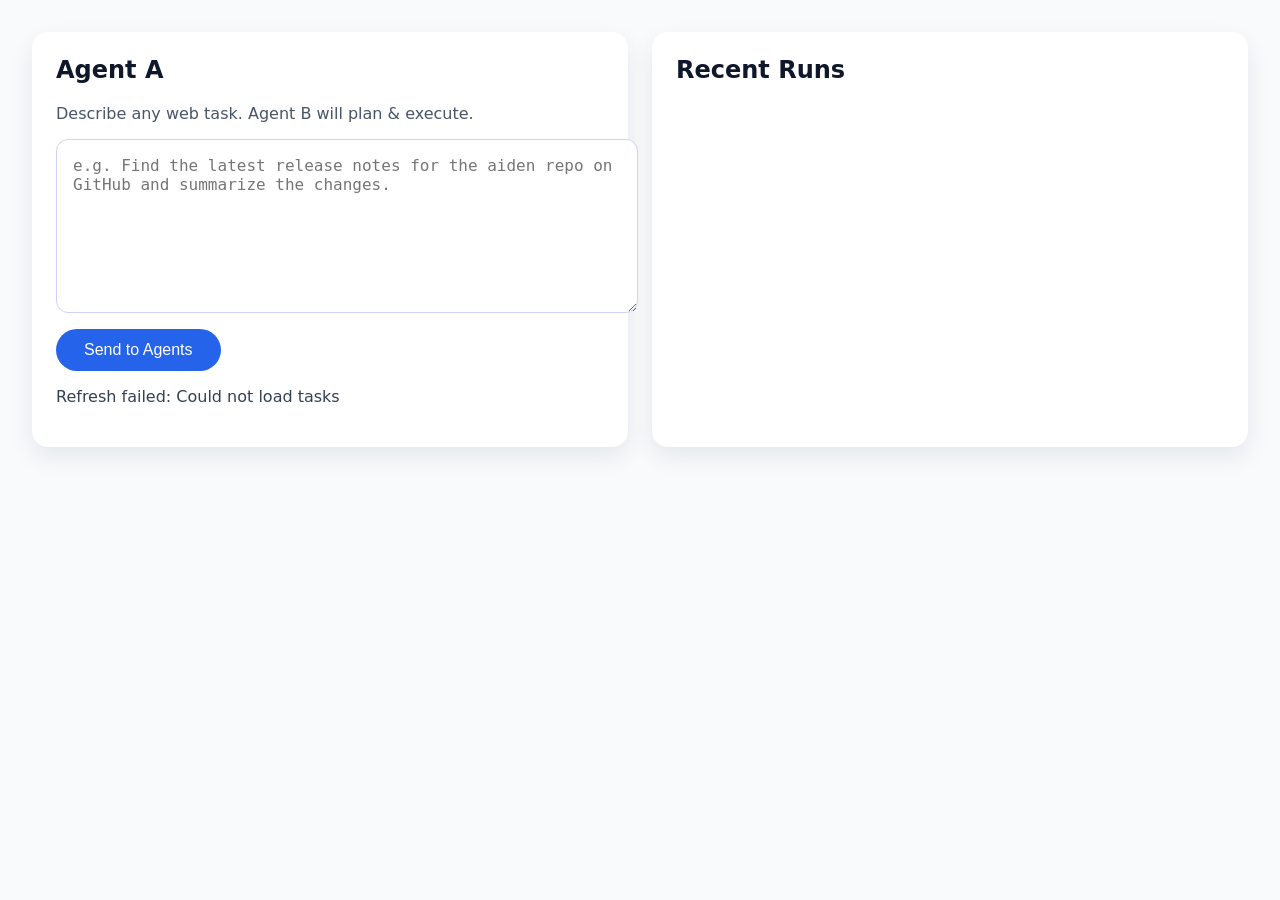
==== templates/index.html @ aa4cea34 "commit2" ====
<!DOCTYPE html>
<html lang="en">
<head>
    <meta charset="UTF-8" />
    <meta name="viewport" content="width=device-width, initial-scale=1.0" />
    <title>BrowserUse Control Room</title>
    <link rel="stylesheet" href="/static/styles.css" />
</head>
<body>
    <main class="layout">
        <section class="panel">
            <h1>Agent A</h1>
            <p class="subtitle">Describe any web task. Agent B will plan & execute.</p>
            <form id="task-form">
                <textarea id="prompt" placeholder="e.g. Find the latest release notes for the aiden repo on GitHub and summarize the changes." required></textarea>
                <button type="submit">Send to Agents</button>
            </form>
            <p id="form-status" class="status"></p>
        </section>
        <section class="panel">
            <h2>Recent Runs</h2>
            <div id="task-list" class="tasks"></div>
        </section>
    </main>
    <script src="/static/app.js" type="module"></script>
</body>
</html>
---- static/styles.css ----
:root {
  font-family: "Inter", system-ui, -apple-system, BlinkMacSystemFont, "Segoe UI", sans-serif;
  color: #0f172a;
  background: #f8fafc;
}

body {
  margin: 0;
}

.layout {
  display: grid;
  grid-template-columns: repeat(auto-fit, minmax(320px, 1fr));
  gap: 1.5rem;
  padding: 2rem;
}

.panel {
  background: #ffffff;
  border-radius: 16px;
  padding: 1.5rem;
  box-shadow: 0 10px 25px rgba(15, 23, 42, 0.08);
}

h1, h2, h3 {
  margin-top: 0;
}

.subtitle {
  color: #475569;
  margin-top: 0.25rem;
}

form textarea {
  width: 100%;
  min-height: 140px;
  border-radius: 12px;
  border: 1px solid #cbd5f5;
  padding: 1rem;
  font-size: 1rem;
  resize: vertical;
  margin-bottom: 0.75rem;
}

form button {
  background: #2563eb;
  color: white;
  border: none;
  border-radius: 999px;
  padding: 0.75rem 1.75rem;
  font-size: 1rem;
  cursor: pointer;
}

.status {
  min-height: 1.25rem;
  color: #334155;
}

.tasks {
  display: flex;
  flex-direction: column;
  gap: 1rem;
}

.task {
  border: 1px solid #e2e8f0;
  border-radius: 12px;
  padding: 1rem;
  background: #f8fafc;
}

.task header {
  display: flex;
  justify-content: space-between;
  gap: 1rem;
  align-items: center;
}

.meta {
  color: #475569;
  font-size: 0.9rem;
}

.error {
  color: #b91c1c;
}

.status-pill {
  padding: 0.25rem 0.75rem;
  border-radius: 999px;
  font-size: 0.8rem;
  text-transform: uppercase;
  letter-spacing: 0.05em;
}

.status-pill--queued {
  background: #fef3c7;
  color: #92400e;
}

.status-pill--running {
  background: #dbeafe;
  color: #1d4ed8;
}

.status-pill--completed {
  background: #dcfce7;
  color: #15803d;
}

.status-pill--failed {
  background: #fee2e2;
  color: #b91c1c;
}

details {
  margin-top: 0.5rem;
}

pre {
  background: #0f172a;
  color: #e2e8f0;
  padding: 0.5rem;
  border-radius: 8px;
  max-height: 240px;
  overflow: auto;
}
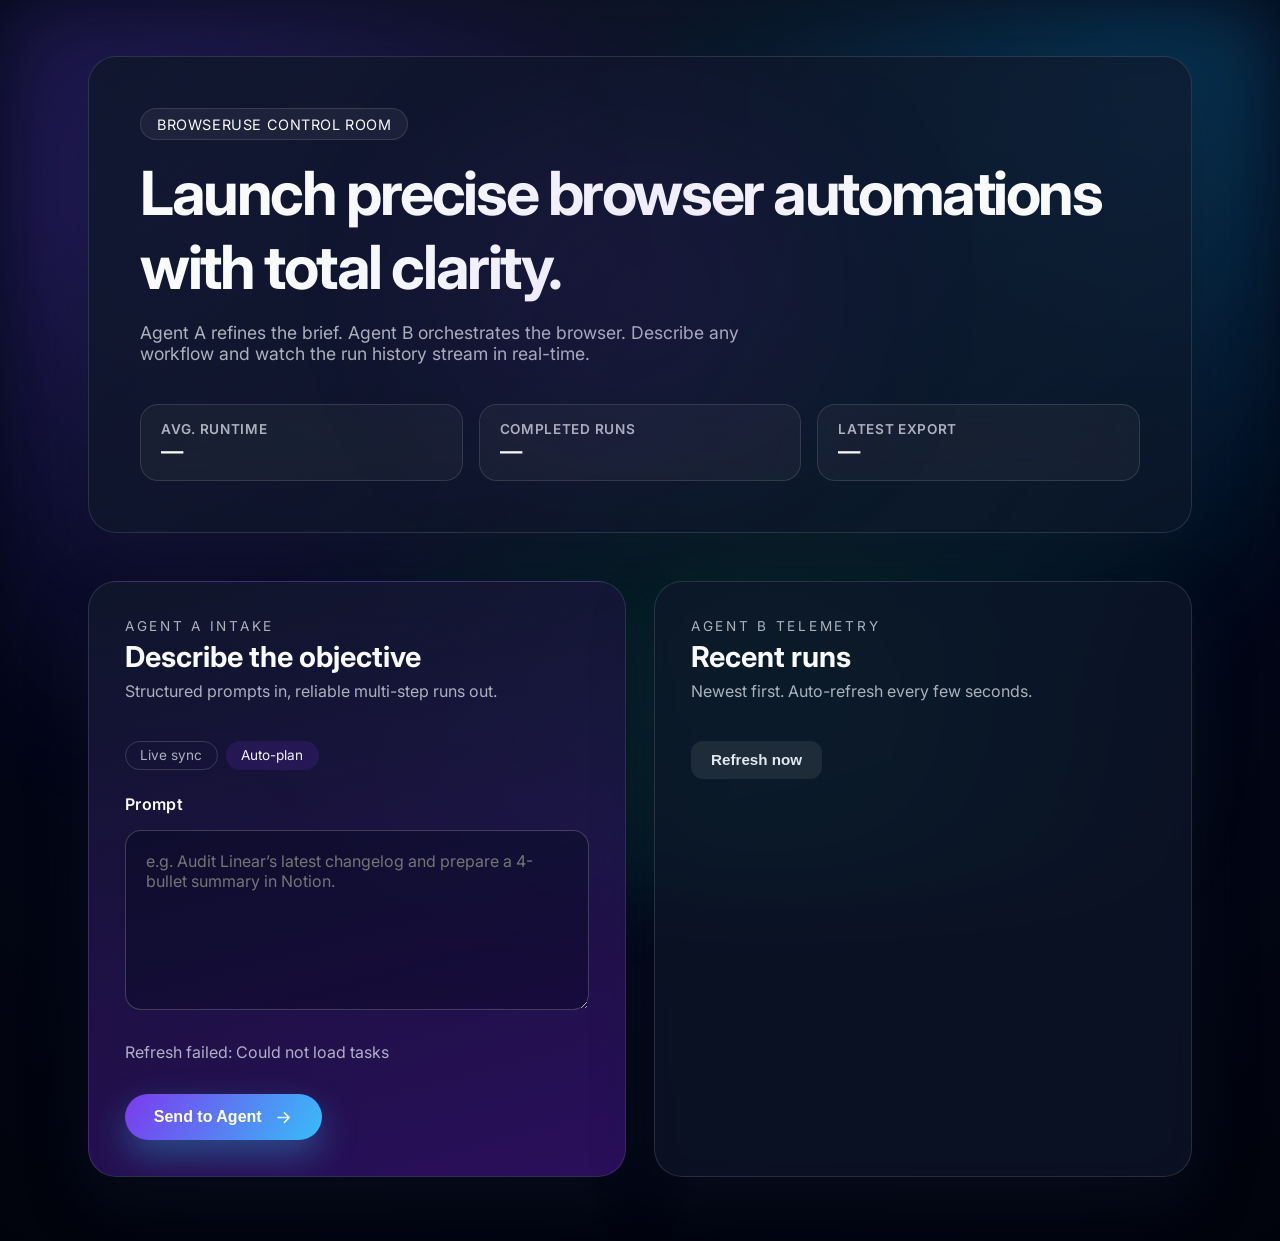
==== commit 4341fb74: "commit-2" ====
--- a/templates/index.html
+++ b/templates/index.html
@@ -4,24 +4,95 @@
     <meta charset="UTF-8" />
     <meta name="viewport" content="width=device-width, initial-scale=1.0" />
     <title>BrowserUse Control Room</title>
+    <link rel="preconnect" href="https://fonts.googleapis.com" />
+    <link rel="preconnect" href="https://fonts.gstatic.com" crossorigin />
+    <link
+        href="https://fonts.googleapis.com/css2?family=Inter:wght@400;500;600;700&display=swap"
+        rel="stylesheet"
+    />
     <link rel="stylesheet" href="/static/styles.css" />
 </head>
 <body>
-    <main class="layout">
-        <section class="panel">
-            <h1>Agent A</h1>
-            <p class="subtitle">Describe any web task. Agent B will plan & execute.</p>
-            <form id="task-form">
-                <textarea id="prompt" placeholder="e.g. Find the latest release notes for the aiden repo on GitHub and summarize the changes." required></textarea>
-                <button type="submit">Send to Agents</button>
-            </form>
-            <p id="form-status" class="status"></p>
-        </section>
-        <section class="panel">
-            <h2>Recent Runs</h2>
-            <div id="task-list" class="tasks"></div>
-        </section>
-    </main>
+    <div class="gradient-bg" aria-hidden="true"></div>
+    <div class="app-shell">
+        <header class="hero fade-in">
+            <div class="hero__badge">BrowserUse Control Room</div>
+            <h1>Launch precise browser automations with total clarity.</h1>
+            <p>
+                Agent A refines the brief. Agent B orchestrates the browser. Describe any workflow and watch
+                the run history stream in real-time.
+            </p>
+            <ul class="hero__stats">
+                <li>
+                    <span class="label">Avg. runtime</span>
+                    <span class="value" data-metric="avg-runtime">—</span>
+                </li>
+                <li>
+                    <span class="label">Completed runs</span>
+                    <span class="value" data-metric="success-count">—</span>
+                </li>
+                <li>
+                    <span class="label">Latest export</span>
+                    <span class="value" data-metric="latest-export">—</span>
+                </li>
+            </ul>
+        </header>
+
+        <main class="dashboard">
+            <section class="panel panel--primary lift">
+                <div class="panel__header">
+                    <div>
+                        <p class="eyebrow">Agent A Intake</p>
+                        <h2>Describe the objective</h2>
+                        <p class="subtitle">Structured prompts in, reliable multi-step runs out.</p>
+                    </div>
+                    <div class="chip-row">
+                        <span class="chip">Live sync</span>
+                        <span class="chip chip--accent">Auto-plan</span>
+                    </div>
+                </div>
+
+                <form id="task-form" class="task-form">
+                    <label for="prompt" class="label">Prompt</label>
+                    <textarea
+                        id="prompt"
+                        placeholder="e.g. Audit Linear’s latest changelog and prepare a 4-bullet summary in Notion."
+                        required
+                    ></textarea>
+                    <div class="form-footer">
+                        <p id="form-status" class="status" role="status" aria-live="polite"></p>
+                        <button type="submit" class="btn btn--primary">
+                            <span>Send to Agent</span>
+                            <svg viewBox="0 0 24 24" aria-hidden="true">
+                                <path
+                                    d="M5 12h14M13 6l6 6-6 6"
+                                    fill="none"
+                                    stroke="currentColor"
+                                    stroke-width="1.8"
+                                    stroke-linecap="round"
+                                    stroke-linejoin="round"
+                                />
+                            </svg>
+                        </button>
+                    </div>
+                </form>
+            </section>
+
+            <section class="panel panel--glass lift">
+                <div class="panel__header">
+                    <div>
+                        <p class="eyebrow">Agent B Telemetry</p>
+                        <h2>Recent runs</h2>
+                        <p class="subtitle">Newest first. Auto-refresh every few seconds.</p>
+                    </div>
+                    <button type="button" class="btn btn--ghost" id="refresh-button">
+                        Refresh now
+                    </button>
+                </div>
+                <div id="task-list" class="tasks"></div>
+            </section>
+        </main>
+    </div>
     <script src="/static/app.js" type="module"></script>
 </body>
 </html>
--- a/static/styles.css
+++ b/static/styles.css
@@ -1,128 +1,593 @@
 :root {
   font-family: "Inter", system-ui, -apple-system, BlinkMacSystemFont, "Segoe UI", sans-serif;
-  color: #0f172a;
-  background: #f8fafc;
+  color: #f8fafc;
+  background-color: #020617;
+  --surface: rgba(5, 10, 25, 0.8);
+  --card: rgba(15, 23, 42, 0.9);
+  --accent: #7c3aed;
+  --accent-soft: rgba(124, 58, 237, 0.15);
+  --accent-2: #38bdf8;
+  --border: rgba(148, 163, 184, 0.2);
+  --radius-lg: 28px;
+  --radius: 18px;
+  --text-dim: rgba(226, 232, 240, 0.74);
+  --shadow: 0 25px 60px rgba(15, 23, 42, 0.45);
+}
+
+*,
+*::before,
+*::after {
+  box-sizing: border-box;
 }
 
 body {
   margin: 0;
-}
-
-.layout {
+  min-height: 100vh;
+  background: radial-gradient(circle at top, #0b1120, #020617 60%, #01030c);
+  color: #f8fafc;
+}
+
+body.landing-only .app-shell {
+  max-width: 960px;
+  gap: 2rem;
+  padding-bottom: 3rem;
+}
+
+body.landing-only .app-shell {
+  max-width: 1100px;
+  padding-bottom: 3rem;
+  gap: 2rem;
+}
+
+.gradient-bg {
+  position: fixed;
+  inset: 0;
+  background:
+    radial-gradient(circle at 10% 20%, rgba(118, 75, 255, 0.35), transparent 45%),
+    radial-gradient(circle at 90% 10%, rgba(14, 165, 233, 0.35), transparent 40%),
+    radial-gradient(circle at 60% 80%, rgba(16, 185, 129, 0.25), transparent 45%);
+  filter: blur(40px);
+  opacity: 0.8;
+  z-index: 0;
+}
+
+.app-shell {
+  position: relative;
+  z-index: 1;
+  max-width: 1200px;
+  margin: 0 auto;
+  padding: 3.5rem clamp(1rem, 5vw, 3rem) 4rem;
+  display: flex;
+  flex-direction: column;
+  gap: 3rem;
+}
+
+.top-nav {
+  display: flex;
+  justify-content: space-between;
+  align-items: center;
+  gap: 1rem;
+  padding: 0.9rem 1.5rem;
+  border-radius: 999px;
+  border: 1px solid rgba(255, 255, 255, 0.12);
+  background: rgba(15, 23, 42, 0.75);
+  box-shadow: var(--shadow);
+}
+
+.brand {
+  display: flex;
+  align-items: center;
+  gap: 0.75rem;
+  font-weight: 600;
+  letter-spacing: 0.08em;
+  text-transform: uppercase;
+  color: #e0e7ff;
+}
+
+.brand__dot {
+  width: 0.65rem;
+  height: 0.65rem;
+  border-radius: 50%;
+  background: linear-gradient(120deg, #7c3aed, #38bdf8);
+  box-shadow: 0 0 12px rgba(124, 58, 237, 0.8);
+}
+
+.view-toggle {
+  display: inline-flex;
+  border-radius: 999px;
+  border: 1px solid rgba(255, 255, 255, 0.08);
+  padding: 0.25rem;
+  background: rgba(255, 255, 255, 0.04);
+  gap: 0.25rem;
+}
+
+.view-toggle a {
+  text-decoration: none;
+  padding: 0.35rem 1.2rem;
+  border-radius: 999px;
+  font-weight: 600;
+  color: var(--text-dim);
+}
+
+.view-toggle a.is-active {
+  background: rgba(124, 58, 237, 0.25);
+  color: #f8fafc;
+  box-shadow: inset 0 0 0 1px rgba(124, 58, 237, 0.5);
+}
+
+.hero-split {
+  display: grid;
+  grid-template-columns: repeat(auto-fit, minmax(280px, 1fr));
+  gap: 2rem;
+  align-items: center;
+  background: linear-gradient(130deg, rgba(15, 23, 42, 0.88), rgba(22, 24, 63, 0.9));
+  border: 1px solid var(--border);
+  border-radius: var(--radius-lg);
+  padding: clamp(2rem, 4vw, 3.5rem);
+  box-shadow: var(--shadow);
+}
+
+.hero-split__content {
+  display: flex;
+  flex-direction: column;
+  gap: 1rem;
+}
+
+.hero-split__panel {
+  display: flex;
+  flex-direction: column;
+  gap: 1rem;
+}
+
+.hero-metrics {
+  display: grid;
+  grid-template-columns: repeat(auto-fit, minmax(140px, 1fr));
+  gap: 1rem;
+  margin: 1rem 0;
+}
+
+.hero-metrics__label {
+  text-transform: uppercase;
+  font-size: 0.8rem;
+  color: var(--text-dim);
+  letter-spacing: 0.12em;
+}
+
+.hero-metrics__value {
+  font-size: 1.4rem;
+  font-weight: 600;
+}
+
+.panel-preview {
+  padding: 1.5rem;
+  border-radius: var(--radius);
+  border: 1px solid rgba(255, 255, 255, 0.12);
+  background: rgba(255, 255, 255, 0.04);
+}
+
+.panel-preview header {
+  display: flex;
+  justify-content: space-between;
+  align-items: center;
+  margin-bottom: 0.75rem;
+  font-size: 0.9rem;
+}
+
+.panel-preview ul {
+  list-style: none;
+  margin: 0;
+  padding: 0;
+  display: flex;
+  flex-direction: column;
+  gap: 0.35rem;
+}
+
+.panel-preview--secondary {
+  background: rgba(255, 255, 255, 0.02);
+}
+
+.landing-sections {
+  display: grid;
+  grid-template-columns: repeat(auto-fit, minmax(240px, 1fr));
+  gap: 1rem;
+}
+
+.landing-sections article {
+  padding: 1.6rem;
+  border-radius: var(--radius);
+  border: 1px solid rgba(255, 255, 255, 0.08);
+  background: rgba(255, 255, 255, 0.03);
+}
+
+.hero {
+  background: linear-gradient(125deg, rgba(15, 23, 42, 0.85), rgba(15, 23, 42, 0.6));
+  border: 1px solid var(--border);
+  border-radius: var(--radius-lg);
+  padding: clamp(2rem, 4vw, 3.5rem);
+  box-shadow: var(--shadow);
+  position: relative;
+  overflow: hidden;
+}
+
+.hero::after {
+  content: "";
+  position: absolute;
+  inset: 10%;
+  border-radius: 50%;
+  background: radial-gradient(circle, rgba(124, 58, 237, 0.3), transparent 60%);
+  filter: blur(80px);
+  opacity: 0.4;
+  pointer-events: none;
+}
+
+.hero__badge {
+  display: inline-flex;
+  align-items: center;
+  gap: 0.5rem;
+  padding: 0.4rem 1rem;
+  border-radius: 999px;
+  border: 1px solid rgba(255, 255, 255, 0.12);
+  background: rgba(255, 255, 255, 0.05);
+  font-size: 0.9rem;
+  letter-spacing: 0.04em;
+  text-transform: uppercase;
+}
+
+.hero h1 {
+  font-size: clamp(2.2rem, 5vw, 3.8rem);
+  letter-spacing: -0.04em;
+  margin: 1rem 0;
+}
+
+.hero p {
+  font-size: 1.1rem;
+  color: var(--text-dim);
+  max-width: 640px;
+}
+
+.hero__stats {
+  list-style: none;
+  margin: 2.5rem 0 0;
+  padding: 0;
+  display: grid;
+  grid-template-columns: repeat(auto-fit, minmax(140px, 1fr));
+  gap: 1rem;
+}
+
+.hero__stats li {
+  padding: 1rem 1.25rem;
+  border-radius: var(--radius);
+  border: 1px solid rgba(255, 255, 255, 0.12);
+  background: rgba(255, 255, 255, 0.04);
+  backdrop-filter: blur(12px);
+}
+
+.hero__stats .label {
+  display: block;
+  font-size: 0.85rem;
+  text-transform: uppercase;
+  letter-spacing: 0.05em;
+  color: var(--text-dim);
+}
+
+.hero__stats .value {
+  font-size: 1.4rem;
+  font-weight: 600;
+}
+
+.dashboard {
   display: grid;
   grid-template-columns: repeat(auto-fit, minmax(320px, 1fr));
+  gap: 1.75rem;
+}
+
+.panel {
+  background: var(--card);
+  border-radius: var(--radius-lg);
+  border: 1px solid var(--border);
+  padding: clamp(1.5rem, 4vw, 2.25rem);
+  box-shadow: var(--shadow);
+  position: relative;
+  overflow: hidden;
+}
+
+.panel--primary {
+  background: linear-gradient(165deg, rgba(15, 23, 42, 0.9), rgba(60, 19, 124, 0.7));
+}
+
+.panel--glass {
+  background: rgba(15, 23, 42, 0.72);
+  backdrop-filter: blur(14px);
+}
+
+.panel__header {
+  display: flex;
+  justify-content: space-between;
   gap: 1.5rem;
-  padding: 2rem;
-}
-
-.panel {
-  background: #ffffff;
+  flex-wrap: wrap;
+  align-items: flex-start;
+  margin-bottom: 1.5rem;
+}
+
+.eyebrow {
+  letter-spacing: 0.2em;
+  text-transform: uppercase;
+  font-size: 0.85rem;
+  color: var(--text-dim);
+  margin: 0 0 0.35rem;
+}
+
+.panel h2 {
+  margin: 0;
+  font-size: 1.8rem;
+}
+
+.subtitle {
+  margin-top: 0.4rem;
+  color: var(--text-dim);
+}
+
+.chip-row {
+  display: flex;
+  gap: 0.5rem;
+  flex-wrap: wrap;
+}
+
+.chip {
+  padding: 0.35rem 0.9rem;
+  border-radius: 999px;
+  border: 1px solid rgba(255, 255, 255, 0.16);
+  font-size: 0.85rem;
+  color: var(--text-dim);
+}
+
+.chip--accent {
+  border-color: transparent;
+  background: var(--accent-soft);
+  color: #f5f3ff;
+}
+
+.task-form {
+  display: flex;
+  flex-direction: column;
+  gap: 1rem;
+}
+
+.label {
+  font-weight: 600;
+  letter-spacing: 0.02em;
+}
+
+textarea {
+  width: 100%;
+  min-height: 180px;
   border-radius: 16px;
-  padding: 1.5rem;
-  box-shadow: 0 10px 25px rgba(15, 23, 42, 0.08);
-}
-
-h1, h2, h3 {
-  margin-top: 0;
-}
-
-.subtitle {
-  color: #475569;
-  margin-top: 0.25rem;
-}
-
-form textarea {
-  width: 100%;
-  min-height: 140px;
-  border-radius: 12px;
-  border: 1px solid #cbd5f5;
-  padding: 1rem;
+  border: 1px solid rgba(255, 255, 255, 0.2);
+  background: rgba(2, 6, 23, 0.35);
+  color: #f8fafc;
   font-size: 1rem;
+  padding: 1.25rem;
   resize: vertical;
-  margin-bottom: 0.75rem;
-}
-
-form button {
-  background: #2563eb;
-  color: white;
-  border: none;
-  border-radius: 999px;
-  padding: 0.75rem 1.75rem;
-  font-size: 1rem;
-  cursor: pointer;
+  transition: border 0.2s ease, transform 0.2s ease;
+  font-family: inherit;
+}
+
+textarea:focus {
+  outline: none;
+  border-color: var(--accent);
+  transform: translateY(-2px);
+}
+
+.hero-simple {
+  background: linear-gradient(135deg, rgba(15, 23, 42, 0.88), rgba(22, 24, 63, 0.85));
+  border: 1px solid var(--border);
+  border-radius: var(--radius-lg);
+  padding: clamp(2rem, 4vw, 3.5rem);
+  box-shadow: var(--shadow);
+  display: grid;
+  grid-template-columns: repeat(auto-fit, minmax(280px, 1fr));
+  gap: 1.5rem;
+}
+
+.simple-list {
+  list-style: none;
+  padding: 0;
+  margin: 0;
+  display: flex;
+  flex-direction: column;
+  gap: 0.65rem;
+  color: var(--text-dim);
+  font-size: 0.95rem;
+}
+
+.landing-sections {
+  display: grid;
+  grid-template-columns: repeat(auto-fit, minmax(220px, 1fr));
+  gap: 1rem;
+}
+
+.landing-sections article {
+  padding: 1.25rem;
+  border-radius: var(--radius);
+  border: 1px solid rgba(255, 255, 255, 0.08);
+  background: rgba(255, 255, 255, 0.03);
+}
+
+.form-footer {
+  display: flex;
+  justify-content: space-between;
+  align-items: center;
+  gap: 1rem;
+  flex-wrap: wrap;
 }
 
 .status {
   min-height: 1.25rem;
-  color: #334155;
+  color: var(--text-dim);
+}
+
+.btn {
+  border: none;
+  border-radius: 999px;
+  padding: 0.85rem 1.8rem;
+  font-size: 1rem;
+  font-weight: 600;
+  cursor: pointer;
+  display: inline-flex;
+  align-items: center;
+  gap: 0.75rem;
+  transition: transform 0.25s ease, box-shadow 0.25s ease;
+  text-decoration: none;
+}
+
+.btn svg {
+  width: 1.2rem;
+  height: 1.2rem;
+}
+
+.btn--primary {
+  background: linear-gradient(120deg, #7c3aed, #38bdf8);
+  color: #fff;
+  box-shadow: 0 15px 35px rgba(56, 189, 248, 0.35);
+  text-decoration: none;
+}
+
+.btn--primary:hover {
+  transform: translateY(-3px);
+}
+
+.btn--ghost {
+  padding: 0.65rem 1.25rem;
+  border-radius: 12px;
+  background: rgba(255, 255, 255, 0.08);
+  color: #e2e8f0;
+  font-size: 0.95rem;
+  text-decoration: none;
+}
+
+.lift {
+  transition: transform 0.35s ease, box-shadow 0.35s ease;
+}
+
+.lift:hover {
+  transform: translateY(-4px);
+  box-shadow: 0 30px 80px rgba(15, 23, 42, 0.5);
 }
 
 .tasks {
   display: flex;
   flex-direction: column;
-  gap: 1rem;
+  gap: 1.2rem;
 }
 
 .task {
-  border: 1px solid #e2e8f0;
-  border-radius: 12px;
-  padding: 1rem;
-  background: #f8fafc;
+  border: 1px solid rgba(255, 255, 255, 0.08);
+  border-radius: 18px;
+  padding: 1.25rem;
+  background: rgba(2, 6, 23, 0.25);
+  backdrop-filter: blur(10px);
+  box-shadow: inset 0 0 0 1px rgba(255, 255, 255, 0.02);
 }
 
 .task header {
   display: flex;
   justify-content: space-between;
   gap: 1rem;
-  align-items: center;
+  align-items: flex-start;
+}
+
+.task h3 {
+  margin: 0;
+  font-size: 1.1rem;
 }
 
 .meta {
-  color: #475569;
+  color: var(--text-dim);
   font-size: 0.9rem;
+  margin: 0.4rem 0 0;
 }
 
 .error {
-  color: #b91c1c;
+  color: #f87171;
+  margin-top: 0.4rem;
 }
 
 .status-pill {
-  padding: 0.25rem 0.75rem;
+  padding: 0.3rem 0.8rem;
   border-radius: 999px;
   font-size: 0.8rem;
   text-transform: uppercase;
-  letter-spacing: 0.05em;
+  letter-spacing: 0.08em;
+  border: 1px solid rgba(255, 255, 255, 0.15);
 }
 
 .status-pill--queued {
-  background: #fef3c7;
-  color: #92400e;
+  background: rgba(251, 191, 36, 0.15);
+  color: #fbbf24;
+  border-color: rgba(251, 191, 36, 0.4);
 }
 
 .status-pill--running {
-  background: #dbeafe;
-  color: #1d4ed8;
+  background: rgba(56, 189, 248, 0.15);
+  color: #38bdf8;
+  border-color: rgba(56, 189, 248, 0.4);
 }
 
 .status-pill--completed {
-  background: #dcfce7;
-  color: #15803d;
+  background: rgba(16, 185, 129, 0.15);
+  color: #34d399;
+  border-color: rgba(16, 185, 129, 0.4);
 }
 
 .status-pill--failed {
-  background: #fee2e2;
-  color: #b91c1c;
+  background: rgba(239, 68, 68, 0.15);
+  color: #f87171;
+  border-color: rgba(239, 68, 68, 0.4);
 }
 
 details {
-  margin-top: 0.5rem;
+  margin-top: 0.75rem;
+}
+
+summary {
+  cursor: pointer;
+  color: #a5b4fc;
 }
 
 pre {
-  background: #0f172a;
+  background: #020617;
   color: #e2e8f0;
-  padding: 0.5rem;
-  border-radius: 8px;
+  padding: 0.75rem;
+  border-radius: 12px;
   max-height: 240px;
   overflow: auto;
-}
+  border: 1px solid rgba(148, 163, 184, 0.2);
+}
+
+.fade-in {
+  opacity: 0;
+  transform: translateY(12px);
+  animation: fadeIn 0.7s ease forwards;
+}
+
+@keyframes fadeIn {
+  to {
+    opacity: 1;
+    transform: translateY(0);
+  }
+}
+
+@media (max-width: 720px) {
+  .panel__header {
+    flex-direction: column;
+  }
+
+  .form-footer {
+    flex-direction: column;
+    align-items: flex-start;
+  }
+
+  .hero-split {
+    grid-template-columns: 1fr;
+  }
+}
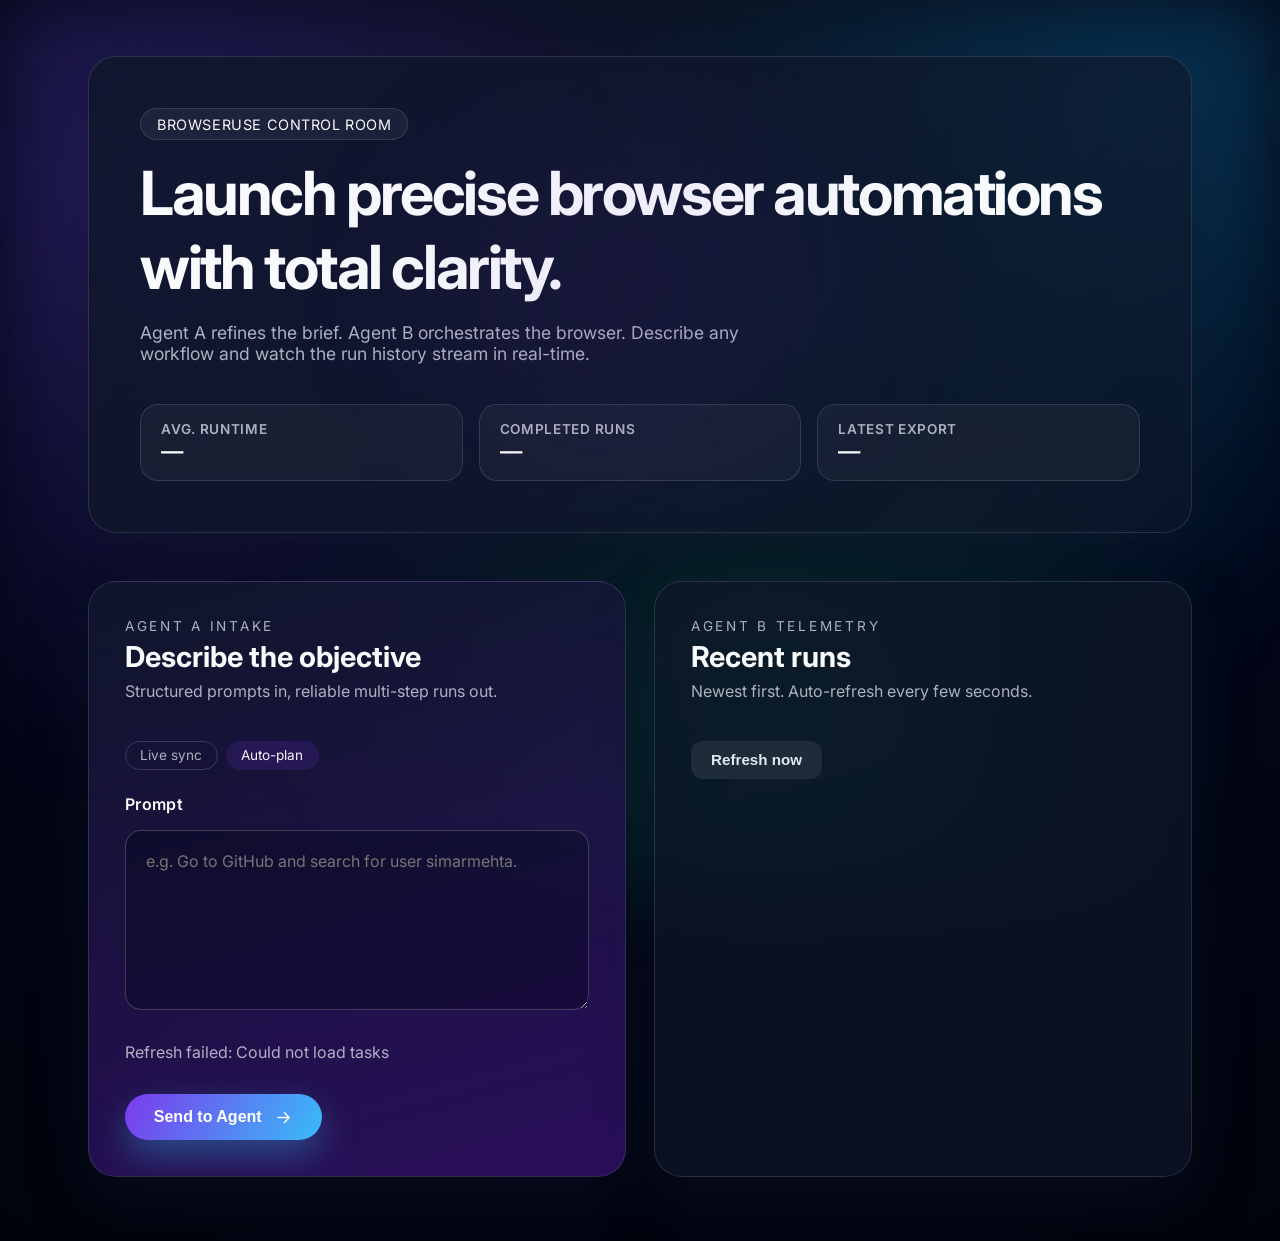
==== commit f3c0ac9a: "Commit-5" ====
--- a/templates/index.html
+++ b/templates/index.html
@@ -56,7 +56,7 @@
                     <label for="prompt" class="label">Prompt</label>
                     <textarea
                         id="prompt"
-                        placeholder="e.g. Audit Linear’s latest changelog and prepare a 4-bullet summary in Notion."
+                        placeholder="e.g. Go to GitHub and search for user simarmehta."
                         required
                     ></textarea>
                     <div class="form-footer">
